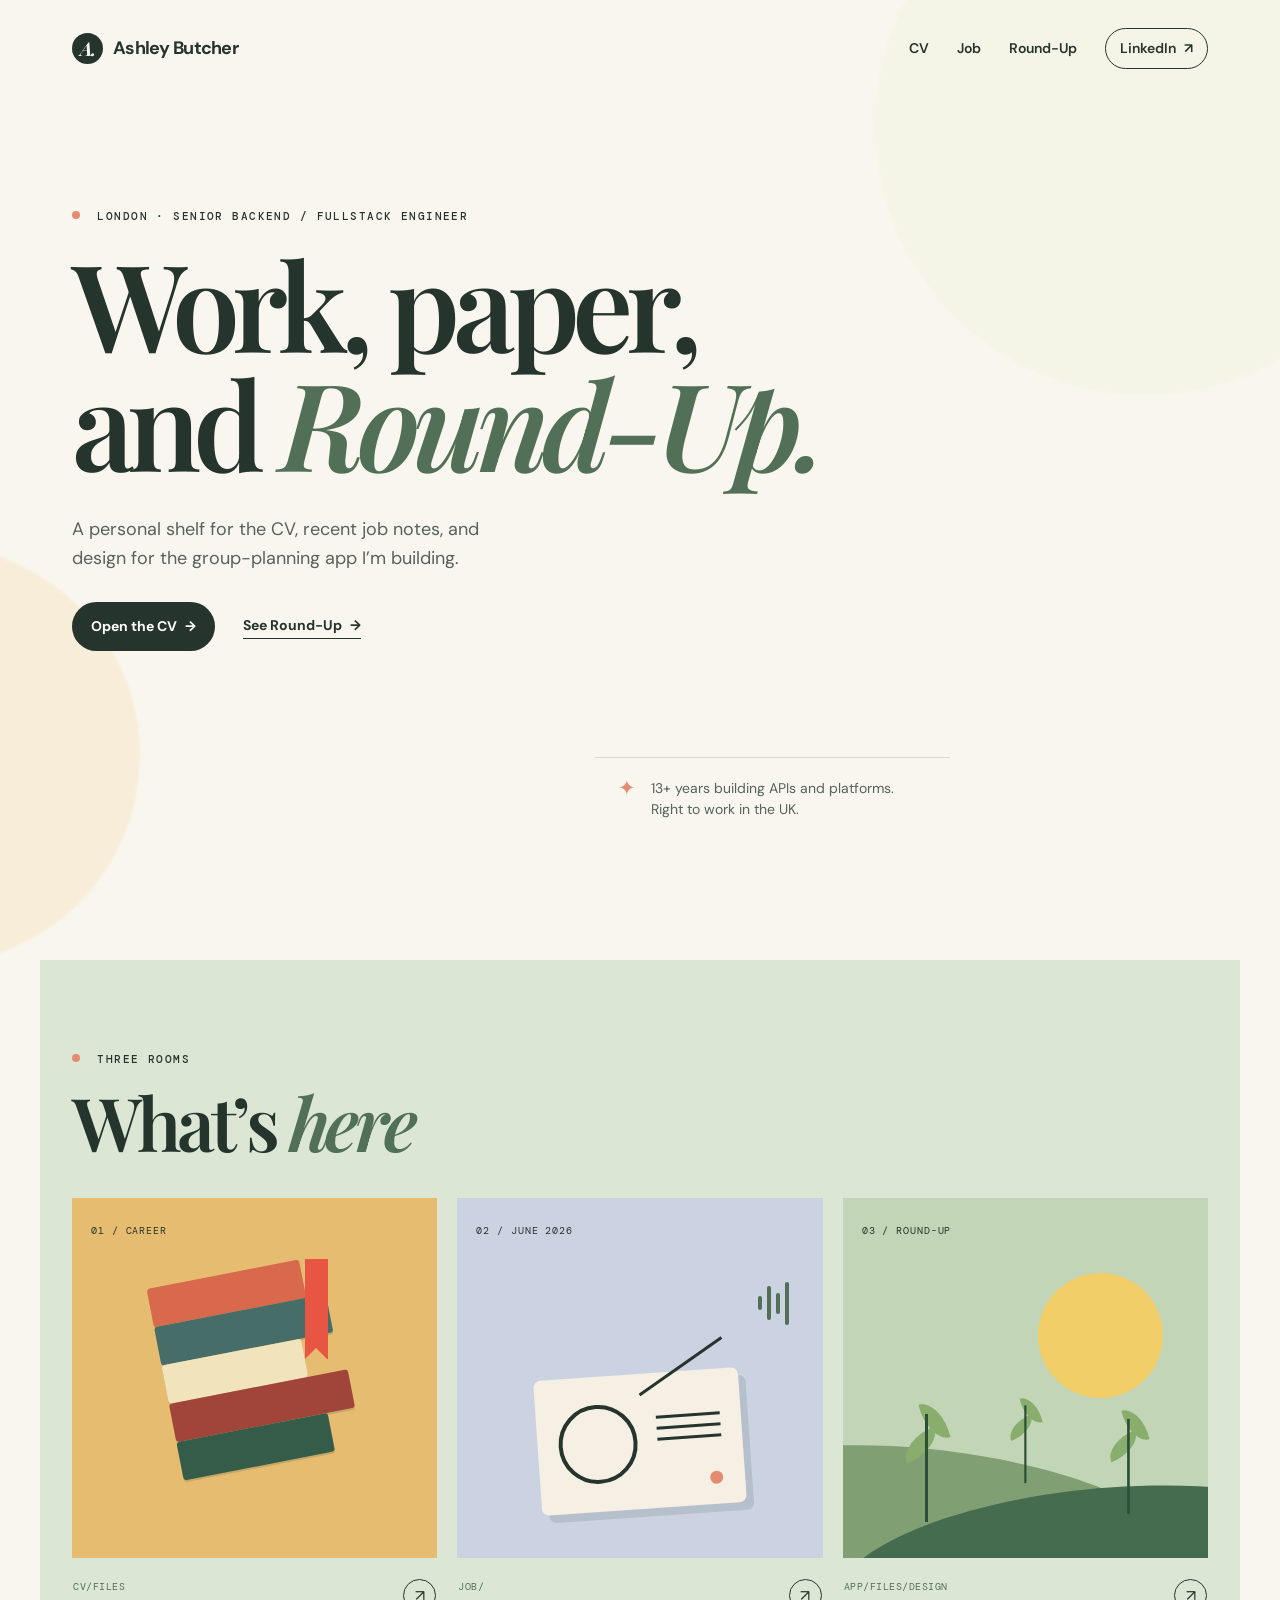
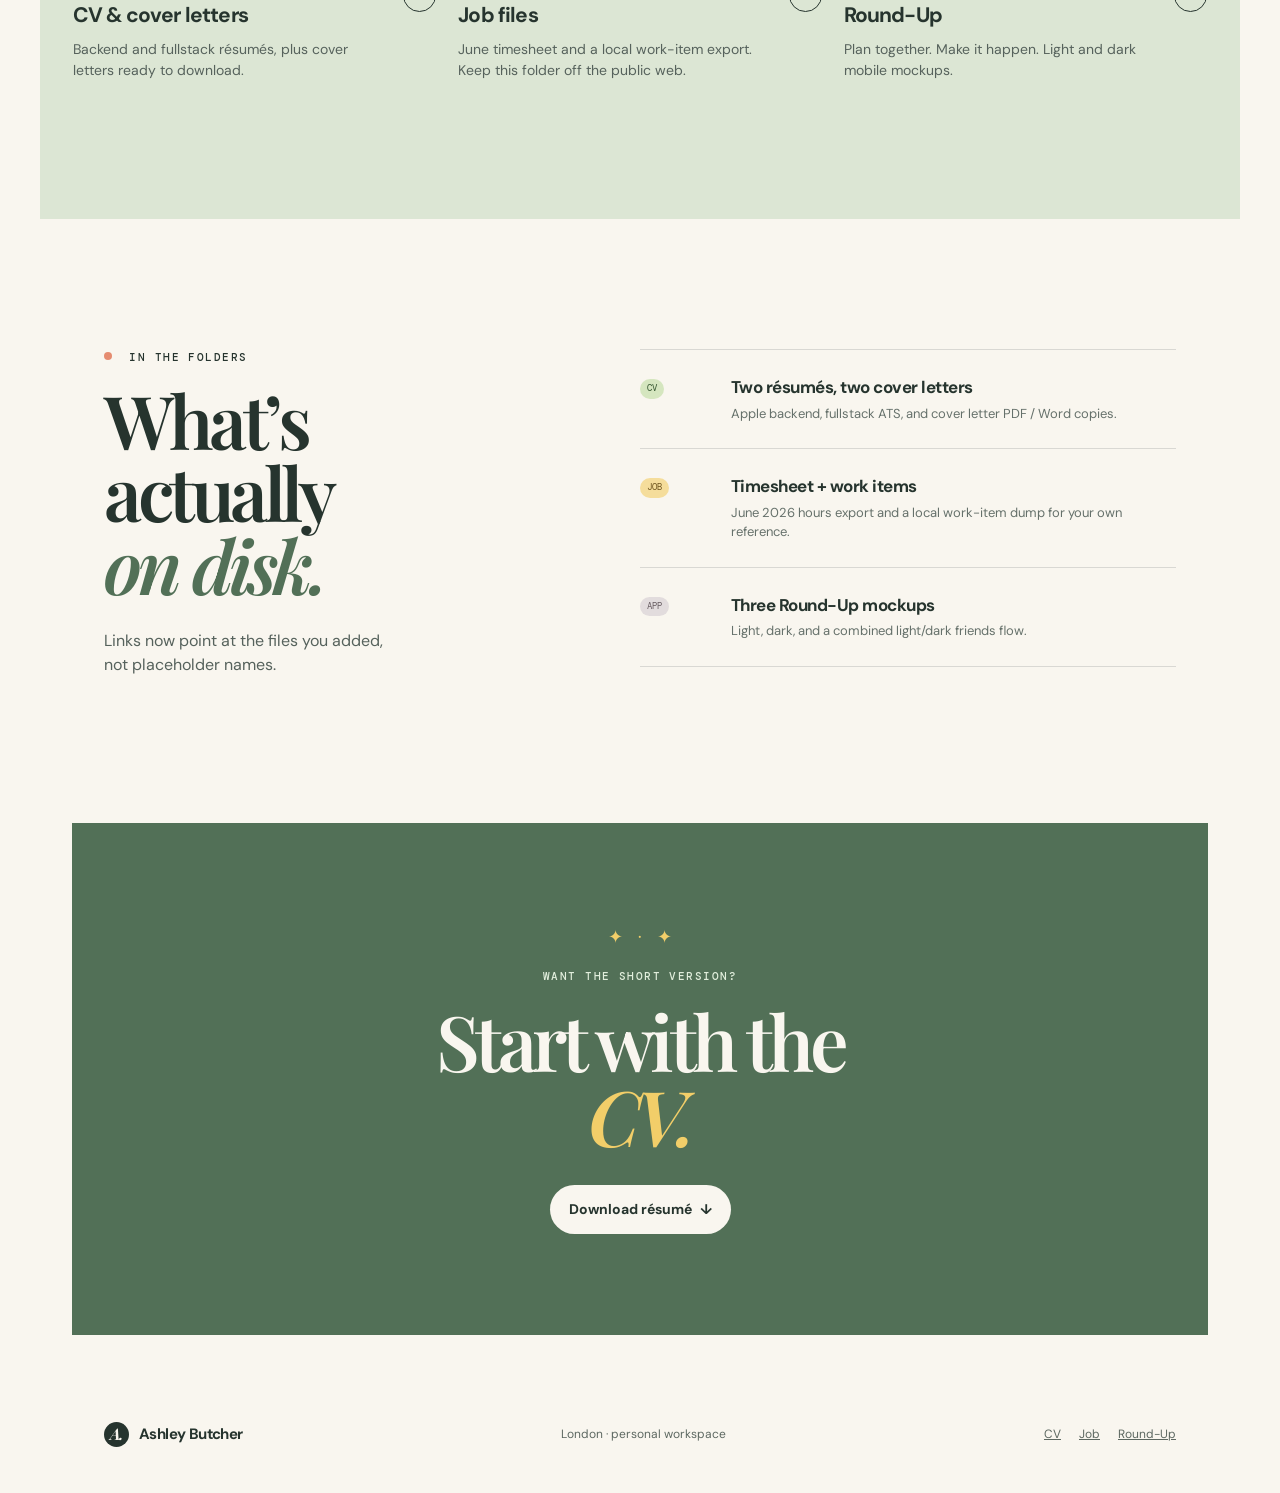
==== index.html @ 27d74bee "Personal site" ====
<!doctype html>
<html lang="en">
  <head>
    <meta charset="UTF-8" />
    <meta name="viewport" content="width=device-width, initial-scale=1.0" />
    <meta name="description" content="Ashley Butcher — CV, job notes, and Round-Up app materials." />
    <title>Ashley Butcher — CV, work, and Round-Up</title>
    <link
      rel="icon"
      href="data:image/svg+xml,%3Csvg xmlns='http://www.w3.org/2000/svg' viewBox='0 0 64 64'%3E%3Ccircle cx='32' cy='32' r='32' fill='%2326342e'/%3E%3Ctext x='32' y='43' text-anchor='middle' font-size='38' font-family='serif' font-style='italic' fill='%23f9f6ef'%3EA%3C/text%3E%3C/svg%3E"
    />
    <link rel="preconnect" href="https://fonts.googleapis.com" />
    <link rel="preconnect" href="https://fonts.gstatic.com" crossorigin />
    <link
      href="https://fonts.googleapis.com/css2?family=DM+Mono:wght@400;500&family=DM+Sans:opsz,wght@9..40,400;9..40,500;9..40,600;9..40,700&family=Playfair+Display:ital,wght@0,600;0,700;1,600&display=swap"
      rel="stylesheet"
    />
    <link rel="stylesheet" href="styles.css" />
  </head>
  <body>
    <div class="page-glow glow-one"></div>
    <div class="page-glow glow-two"></div>

    <header class="site-header">
      <a class="brand" href="index.html" aria-label="Home">
        <span class="brand-mark">A.</span>
        <span>Ashley Butcher</span>
      </a>
      <nav aria-label="Main navigation">
        <a href="cv/">CV</a>
        <a href="job/">Job</a>
        <a href="app/">Round-Up</a>
        <a class="nav-button" href="https://www.linkedin.com/in/ashleybutcher989">LinkedIn <span>↗</span></a>
      </nav>
    </header>

    <main>
      <section class="hero" id="about">
        <p class="eyebrow"><span></span> London · Senior backend / fullstack engineer</p>
        <h1>Work, paper,<br />and <em>Round-Up.</em></h1>
        <p class="hero-copy">
          A personal shelf for the CV, recent job notes, and design for the
          group-planning app I’m building.
        </p>
        <div class="hero-actions">
          <a class="button button-primary" href="cv/">Open the CV <span>→</span></a>
          <a class="text-link" href="app/">See Round-Up <span>→</span></a>
        </div>

        <div class="hero-note">
          <div class="mini-sun" aria-hidden="true">✦</div>
          <p>13+ years building APIs and platforms.<br />Right to work in the UK.</p>
        </div>
      </section>

      <section class="featured-work" id="spaces" aria-labelledby="spaces-title">
        <div class="section-heading">
          <div>
            <p class="eyebrow"><span></span> Three rooms</p>
            <h2 id="spaces-title">What’s <em>here</em></h2>
          </div>
        </div>

        <div class="project-grid">
          <article class="project-card">
            <a class="space-link" href="cv/">
              <div class="project-art art-library">
                <span class="art-label">01 / Career</span>
                <div class="book-stack">
                  <span></span><span></span><span></span><span></span><span></span>
                </div>
                <div class="bookmark"></div>
              </div>
              <div class="project-info">
                <div>
                  <p class="project-type">cv/files</p>
                  <h3>CV &amp; cover letters</h3>
                  <p>Backend and fullstack résumés, plus cover letters ready to download.</p>
                </div>
                <span class="circle-link" aria-hidden="true">↗</span>
              </div>
            </a>
          </article>

          <article class="project-card">
            <a class="space-link" href="job/">
              <div class="project-art art-radio">
                <span class="art-label">02 / June 2026</span>
                <div class="radio">
                  <div class="radio-dial"></div>
                  <div class="radio-lines"><i></i><i></i><i></i></div>
                  <div class="radio-knob"></div>
                </div>
                <div class="music-lines"><i></i><i></i><i></i><i></i></div>
              </div>
              <div class="project-info">
                <div>
                  <p class="project-type">job/</p>
                  <h3>Job files</h3>
                  <p>June timesheet and a local work-item export. Keep this folder off the public web.</p>
                </div>
                <span class="circle-link" aria-hidden="true">↗</span>
              </div>
            </a>
          </article>

          <article class="project-card">
            <a class="space-link" href="app/">
              <div class="project-art art-garden">
                <span class="art-label">03 / Round-Up</span>
                <div class="sun"></div>
                <div class="hill hill-back"></div>
                <div class="hill hill-front"></div>
                <div class="plant plant-one"><i></i><i></i><b></b></div>
                <div class="plant plant-two"><i></i><i></i><b></b></div>
                <div class="plant plant-three"><i></i><i></i><b></b></div>
              </div>
              <div class="project-info">
                <div>
                  <p class="project-type">app/files/design</p>
                  <h3>Round-Up</h3>
                  <p>Plan together. Make it happen. Light and dark mobile mockups.</p>
                </div>
                <span class="circle-link" aria-hidden="true">↗</span>
              </div>
            </a>
          </article>
        </div>
      </section>

      <section class="now-section" id="how">
        <div class="now-intro">
          <p class="eyebrow"><span></span> In the folders</p>
          <h2>What’s actually<br /><em>on disk.</em></h2>
          <p>Links now point at the files you added, not placeholder names.</p>
        </div>
        <div class="now-list">
          <article class="now-item">
            <span class="status status-active">cv</span>
            <div>
              <h3>Two résumés, two cover letters</h3>
              <p>Apple backend, fullstack ATS, and cover letter PDF / Word copies.</p>
            </div>
          </article>
          <article class="now-item">
            <span class="status status-note">job</span>
            <div>
              <h3>Timesheet + work items</h3>
              <p>June 2026 hours export and a local work-item dump for your own reference.</p>
            </div>
          </article>
          <article class="now-item">
            <span class="status status-rest">app</span>
            <div>
              <h3>Three Round-Up mockups</h3>
              <p>Light, dark, and a combined light/dark friends flow.</p>
            </div>
          </article>
        </div>
      </section>

      <section class="closing">
        <div class="sparkles" aria-hidden="true">✦ &nbsp; · &nbsp; ✦</div>
        <p class="eyebrow">Want the short version?</p>
        <h2>Start with the<br /><em>CV.</em></h2>
        <a class="button button-light" href="cv/files/Ashley_Butcher_Apple_Backend_Engineer.docx">Download résumé <span>↓</span></a>
      </section>
    </main>

    <footer>
      <a class="brand" href="index.html"><span class="brand-mark">A.</span><span>Ashley Butcher</span></a>
      <p>London · personal workspace</p>
      <div class="footer-links">
        <a href="cv/">CV</a>
        <a href="job/">Job</a>
        <a href="app/">Round-Up</a>
      </div>
    </footer>
  </body>
</html>
---- styles.css ----
:root {
  --ink: #26342e;
  --paper: #f9f6ef;
  --sage: #dce6d4;
  --moss: #527057;
  --clay: #e58c70;
  --butter: #f2ce69;
  --line: rgba(38, 52, 46, 0.15);
}

* { box-sizing: border-box; }
html { scroll-behavior: smooth; }
body {
  margin: 0; color: var(--ink); background: var(--paper);
  font-family: "DM Sans", sans-serif; font-size: 16px; line-height: 1.5;
  overflow-x: hidden;
}
a { color: inherit; text-decoration: none; }
.page-glow { position: absolute; z-index: -1; border-radius: 50%; filter: blur(1px); opacity: .45; }
.glow-one { width: 540px; height: 540px; background: #eef3df; top: -145px; right: -135px; }
.glow-two { width: 420px; height: 420px; background: #f7e4bd; top: 545px; left: -280px; }
.site-header, main, footer { max-width: 1200px; margin: auto; }
.site-header {
  height: 96px; padding: 0 32px; display: flex; align-items: center; justify-content: space-between;
}
.brand { display: inline-flex; gap: 10px; align-items: center; font-weight: 700; letter-spacing: -.04em; font-size: 18px; }
.brand-mark {
  display: grid; place-items: center; width: 31px; height: 31px; background: var(--ink); color: var(--paper);
  border-radius: 50%; font-family: "Playfair Display", serif; font-size: 19px; font-style: italic;
}
nav { display: flex; align-items: center; gap: 28px; font-size: 14px; font-weight: 600; }
nav > a:not(.nav-button) { transition: color .2s ease; }
nav > a:not(.nav-button):hover { color: var(--moss); }
.nav-button { border: 1px solid var(--ink); padding: 9px 14px; border-radius: 100px; transition: background .2s, color .2s; }
.nav-button:hover { background: var(--ink); color: var(--paper); }
.nav-button span, .button span, .text-link span { display: inline-block; margin-left: 5px; }
nav a[aria-current="page"] { color: var(--moss); }
code { font-family: "DM Mono", monospace; font-size: 0.86em; background: rgba(38, 52, 46, 0.06); padding: 0.1em 0.35em; border-radius: 4px; }
.space-link { display: block; }
.space-link:hover .circle-link { color: white; background: var(--ink); }

.hero { padding: 112px 32px 140px; max-width: 1110px; }
.eyebrow { margin: 0 0 18px; text-transform: uppercase; letter-spacing: .13em; font-family: "DM Mono", monospace; font-size: 11px; font-weight: 500; }
.eyebrow span { display: inline-block; width: 8px; height: 8px; margin: 0 9px 1px 0; background: var(--clay); border-radius: 50%; }
h1, h2 { margin: 0; font-family: "Playfair Display", Georgia, serif; letter-spacing: -.06em; font-weight: 600; line-height: .98; }
h1 { font-size: clamp(60px, 9.5vw, 126px); max-width: 900px; }
h1 em, h2 em { color: var(--moss); font-weight: 600; }
.hero-copy { width: min(430px, 100%); margin: 34px 0 30px; color: #56625c; font-size: 18px; line-height: 1.6; }
.hero-actions { display: flex; align-items: center; gap: 28px; }
.button { display: inline-block; padding: 14px 19px; border-radius: 100px; font-weight: 700; font-size: 14px; transition: transform .2s, background .2s; }
.button:hover { transform: translateY(-2px); }
.button-primary { background: var(--ink); color: white; }
.button-primary:hover { background: var(--moss); }
.text-link { font-weight: 700; font-size: 14px; border-bottom: 1px solid currentColor; padding-bottom: 2px; }
.hero-note {
  margin: 106px 0 0 50%; width: min(355px, 48%); padding: 20px 0 0 23px; border-top: 1px solid var(--line);
  display: flex; gap: 15px; align-items: flex-start; color: #56625c; font-size: 14px;
}
.hero-note p { margin: 0; }.hero-note strong { color: var(--ink); }
.mini-sun { color: var(--clay); font-size: 21px; line-height: 1; }

.featured-work { padding: 91px 32px 110px; background: var(--sage); max-width: none; }
.section-heading, .project-grid, .now-section, .closing, footer { max-width: 1136px; margin-right: auto; margin-left: auto; }
.section-heading { display: flex; justify-content: space-between; align-items: flex-end; margin-bottom: 40px; }
h2 { font-size: clamp(45px, 6vw, 74px); }
.all-projects { margin-bottom: 8px; }
.project-grid { display: grid; grid-template-columns: repeat(3, 1fr); gap: 20px; }
.project-card { min-width: 0; }
.project-art { height: 360px; position: relative; overflow: hidden; padding: 19px; }
.art-label { position: relative; z-index: 3; font-family: "DM Mono", monospace; font-size: 10px; letter-spacing: .09em; text-transform: uppercase; }
.art-garden { background: #c2d5b6; }
.sun { position: absolute; width: 125px; height: 125px; border-radius: 50%; background: var(--butter); top: 75px; right: 45px; }
.hill { position: absolute; width: 150%; border-radius: 50%; }
.hill-back { height: 195px; bottom: -87px; left: -50%; background: #80a074; transform: rotate(7deg); }
.hill-front { height: 190px; bottom: -120px; left: -3%; background: #466c50; transform: rotate(-5deg); }
.plant { position: absolute; z-index: 2; bottom: 36px; width: 58px; height: 135px; }
.plant b { position: absolute; bottom: 0; left: 28px; height: 108px; border-left: 3px solid #294f37; }
.plant i { position: absolute; background: #88ad6d; width: 39px; height: 24px; border-radius: 100% 0 100% 0; }
.plant i:first-child { bottom: 65px; left: 4px; transform: rotate(-22deg); }.plant i:nth-child(2) { bottom: 89px; right: 1px; transform: rotate(77deg); }
.plant-one { left: 15%; }.plant-two { left: 42%; bottom: 56px; transform: scale(.72); }.plant-three { right: 14%; transform: scale(.88); }
.art-library { background: #e6bd70; }.book-stack { position: absolute; width: 180px; height: 210px; left: 50%; top: 72px; transform: translateX(-50%) rotate(-11deg); }
.book-stack span { position: absolute; left: 0; width: 100%; height: 39px; border-radius: 3px; box-shadow: 0 2px 0 rgba(38,52,46,.16); }
.book-stack span:nth-child(1) { top: 0; width: 155px; background: #d9694c; }.book-stack span:nth-child(2) { top: 39px; width: 175px; background: #476d68; }.book-stack span:nth-child(3) { top: 78px; width: 142px; background: #f1e4bd; }.book-stack span:nth-child(4) { top: 117px; width: 182px; background: #a14439; }.book-stack span:nth-child(5) { top: 156px; width: 154px; background: #355c48; }
.bookmark { position: absolute; z-index: 2; width: 23px; height: 100px; background: #e95543; top: 61px; right: 30%; }
.bookmark:after { content:""; position:absolute; bottom:0; border: 11px solid transparent; border-bottom-color: #e6bd70; }
.art-radio { background: #cbd2e2; }.radio { position: absolute; width: 205px; height: 135px; background: #f5efe4; bottom: 49px; left: 50%; transform: translateX(-50%) rotate(-4deg); border-radius: 7px; box-shadow: 7px 8px 0 rgba(38,52,46,.12); }
.radio:before { content:""; position:absolute; width: 100px; border-top: 3px solid var(--ink); top: -32px; right: 14px; transform: rotate(-31deg); transform-origin: right; }
.radio-dial { position:absolute; width: 79px; height: 79px; border: 4px solid var(--ink); border-radius:50%; left: 21px; top: 28px; }.radio-lines { position:absolute; top:35px; right:21px; width:64px; }.radio-lines i { display:block; height:3px; background:var(--ink); margin:8px 0; }.radio-knob { width: 13px; height:13px; border-radius:50%; background:var(--clay); position:absolute; right:22px; bottom:20px; }
.music-lines { position:absolute; top:80px; right:34px; display:flex; gap:5px; align-items:center; height:50px; }.music-lines i { width:4px; background:var(--moss); border-radius:3px; }.music-lines i:nth-child(1){height:14px}.music-lines i:nth-child(2){height:34px}.music-lines i:nth-child(3){height:21px}.music-lines i:nth-child(4){height:43px}
.project-info { min-height: 151px; padding: 21px 1px 0; display: flex; gap: 15px; justify-content: space-between; }
.project-type { margin: 0 0 6px; color: var(--moss); font-family: "DM Mono", monospace; text-transform: uppercase; font-size: 10px; letter-spacing: .05em; }
.project-info h3 { margin: 0; font-size: 21px; letter-spacing: -.04em; }.project-info > div > p:last-child { margin: 7px 0; color: #56625c; font-size: 14px; }
.circle-link { flex: 0 0 33px; display: grid; place-items: center; border: 1px solid var(--ink); border-radius: 50%; height: 33px; transition: color .2s, background .2s; }.circle-link:hover { color: white; background: var(--ink); }

.now-section { padding: 130px 32px; display: grid; grid-template-columns: .95fr 1.25fr; gap: 12%; }
.now-intro > p:last-child { max-width: 300px; color:#56625c; margin-top: 28px; }
.now-list { border-top: 1px solid var(--line); }
.now-item { display: grid; grid-template-columns: 78px 1fr 20px; align-items: center; gap: 13px; padding: 25px 0; border-bottom: 1px solid var(--line); }
.status { align-self: start; margin-top: 4px; width: fit-content; padding: 3px 7px; border-radius: 20px; font-family: "DM Mono", monospace; font-size: 9px; text-transform: uppercase; }
.status-active { background:#d5e6bf; color:#355630; }.status-note { background:#f5dd9b; color:#705720; }.status-rest { background:#e2dcdd; color:#665b60; }
.now-item h3 { margin: 0; font-size: 17px; letter-spacing: -.03em; }.now-item p { margin: 3px 0 0; color:#66716b; font-size: 13px; }.item-arrow { font-size: 19px; }
.closing { margin: 0 auto 60px; padding: 101px 32px; text-align: center; background: var(--moss); color: #f9f6ef; }
.closing .eyebrow { color: #e1eedc; }.sparkles { color: var(--butter); font-size: 18px; margin-bottom: 17px; }.closing h2 { font-size: clamp(48px, 6vw, 78px); margin-bottom: 32px; }.closing h2 em { color: var(--butter); }.button-light { background: var(--paper); color: var(--ink); }
footer { padding: 18px 32px 38px; display:flex; align-items:center; justify-content:space-between; color:#5d6861; font-size: 12px; } footer .brand { color:var(--ink); font-size:15px; } footer .brand-mark { width:25px; height:25px; font-size:16px; }.footer-links { display:flex; gap:18px; text-decoration: underline; }

.page-hero { padding: 72px 32px 48px; max-width: 1110px; }
.page-hero h1 { font-size: clamp(48px, 8vw, 92px); }
.cv-layout {
  display: grid; grid-template-columns: 280px 1fr; gap: 72px;
  padding: 20px 32px 100px; max-width: 1136px; margin: 0 auto;
}
.cv-kicker {
  margin: 36px 0 12px; font-family: "DM Mono", monospace; font-size: 11px;
  letter-spacing: .13em; text-transform: uppercase; font-weight: 500; color: var(--moss);
}
.cv-side .cv-kicker:first-child, .cv-main .cv-kicker:first-child { margin-top: 0; }
.cv-side p, .cv-role p { color: #56625c; }
.plain-list { margin: 0; padding: 0 0 0 18px; color: #56625c; }
.cv-role { padding: 0 0 28px; border-bottom: 1px solid var(--line); margin-bottom: 28px; }
.cv-role h3 { margin: 0 0 8px; font-size: 22px; letter-spacing: -.03em; }
.notice {
  max-width: 1136px; margin: 0 auto 36px; padding: 20px 24px;
  background: #f7e4bd; border-radius: 12px;
}
.notice p { margin: 0; color: #56625c; }
.file-board {
  display: grid; grid-template-columns: repeat(2, 1fr); gap: 20px;
  max-width: 1136px; margin: 0 auto 100px; padding: 0 32px;
}
.file-card {
  padding: 28px; background: white; border: 1px solid var(--line); min-height: 180px;
}
.file-card h3 { margin: 0 0 8px; font-size: 22px; letter-spacing: -.03em; }
.file-card p { margin: 0 0 10px; color: #56625c; }
.file-hint { font-size: 13px; }
.downloads a.file-card, a.file-card { display: block; transition: transform .2s ease; }
a.file-card:hover { transform: translateY(-2px); }
.gallery {
  max-width: 1136px; margin: 0 auto 100px; padding: 0 32px;
  display: grid; grid-template-columns: 1fr 1fr; gap: 20px;
}
.gallery figure { margin: 0; }
.gallery img { width: 100%; display: block; background: #1a1a1a; }
.gallery figcaption { margin-top: 10px; font-size: 13px; color: #56625c; }
.gallery-wide { grid-column: 1 / -1; }
.data-section { max-width: 1136px; margin: 0 auto 72px; padding: 0 32px; }
.data-section h2 { font-size: clamp(32px, 4vw, 48px); margin-bottom: 12px; }
.section-lead { color: #56625c; margin: 0 0 18px; }
.table-wrap { overflow-x: auto; border: 1px solid var(--line); background: white; }
.data-table { width: 100%; border-collapse: collapse; font-size: 14px; }
.data-table th { text-align: left; font-family: "DM Mono", monospace; font-size: 10px; letter-spacing: .08em; text-transform: uppercase; padding: 12px 14px; border-bottom: 1px solid var(--line); }
.data-table td { padding: 12px 14px; border-bottom: 1px solid var(--line); vertical-align: top; }
.data-table tr:last-child td { border-bottom: 0; }

@media (max-width: 700px) {
  .site-header { height: auto; min-height: 76px; padding: 16px 20px; flex-wrap: wrap; gap: 12px; }
  nav { gap: 16px; flex-wrap: wrap; }
  .hero { padding: 77px 20px 85px; }.hero-copy { font-size:16px; }.hero-note { margin-top: 75px; margin-left: 0; width: 100%; max-width:355px; }.featured-work { padding: 66px 20px 74px; }.section-heading { display:block; margin-bottom:28px; }.all-projects { display:inline-block; margin-top:25px; }.project-grid { grid-template-columns:1fr; gap:22px; }.project-art { height:300px; }.project-info { min-height:0; padding-bottom: 5px; }.now-section { padding:80px 20px; display:block; }.now-list { margin-top:44px; }.now-item { grid-template-columns:70px 1fr 16px; }.closing { margin-bottom:25px; padding:78px 20px; } footer { padding:18px 20px 30px; display:block; } footer > p { margin:18px 0; }.footer-links { gap:14px; }.glow-one { right:-330px; }.glow-two { display:none; }
  .page-hero { padding: 48px 20px 32px; }
  .cv-layout { grid-template-columns: 1fr; gap: 36px; padding: 0 20px 72px; }
  .file-board { grid-template-columns: 1fr; padding: 0 20px 72px; }
  .notice { margin-left: 20px; margin-right: 20px; }
  .gallery { grid-template-columns: 1fr; padding: 0 20px 72px; }
  .data-section { padding: 0 20px 56px; }
}
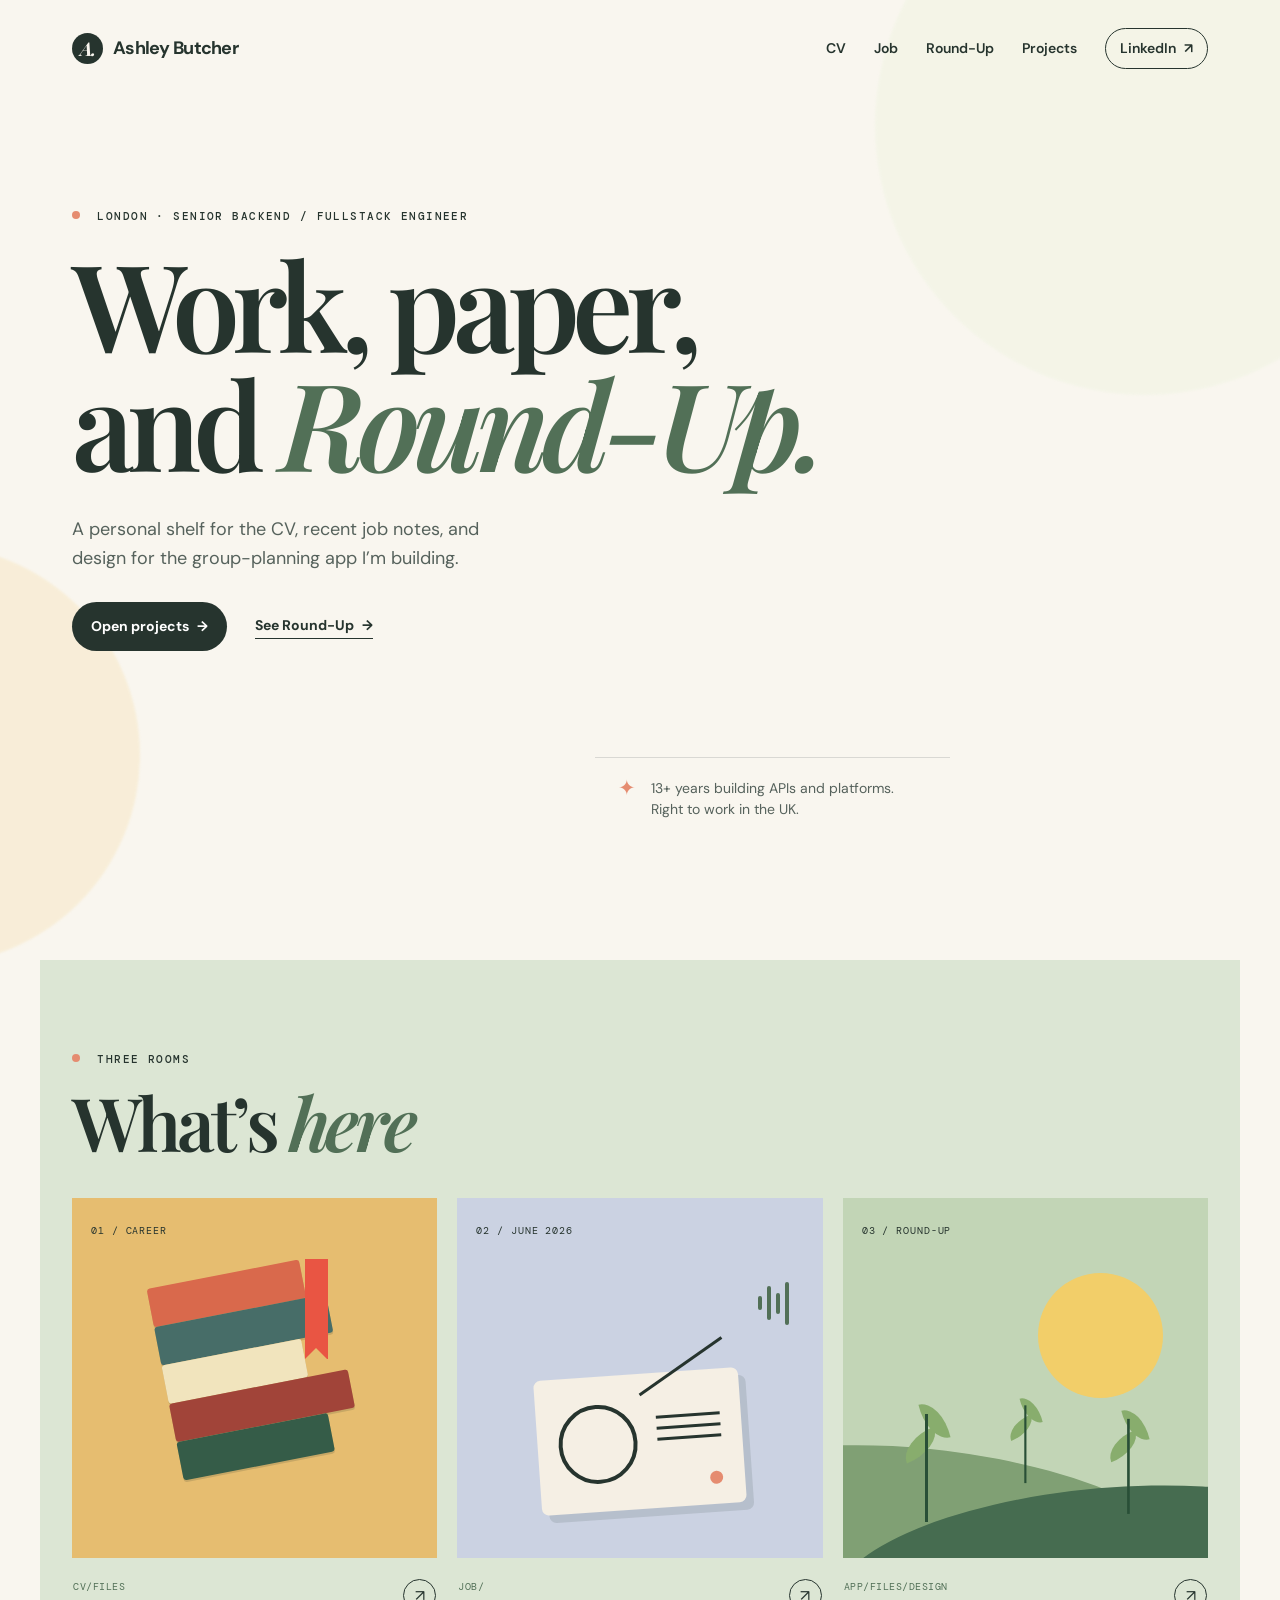
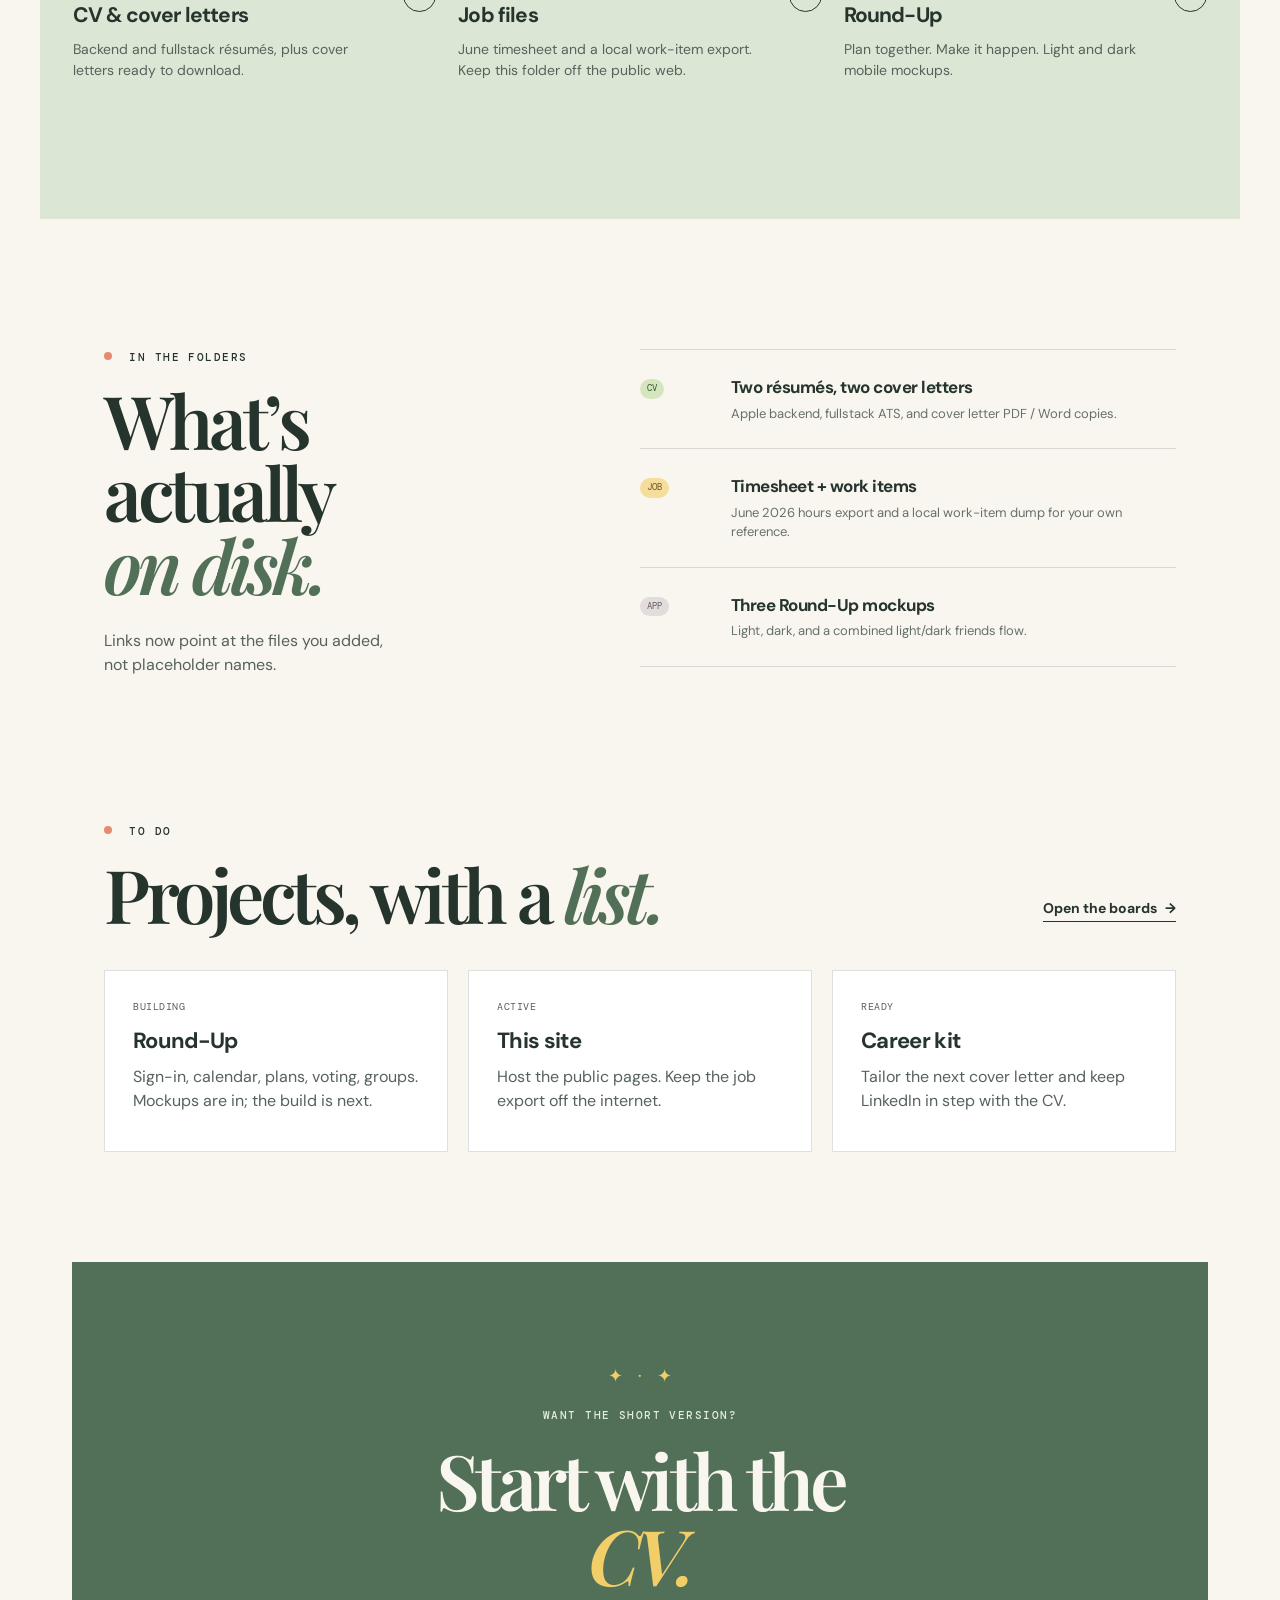
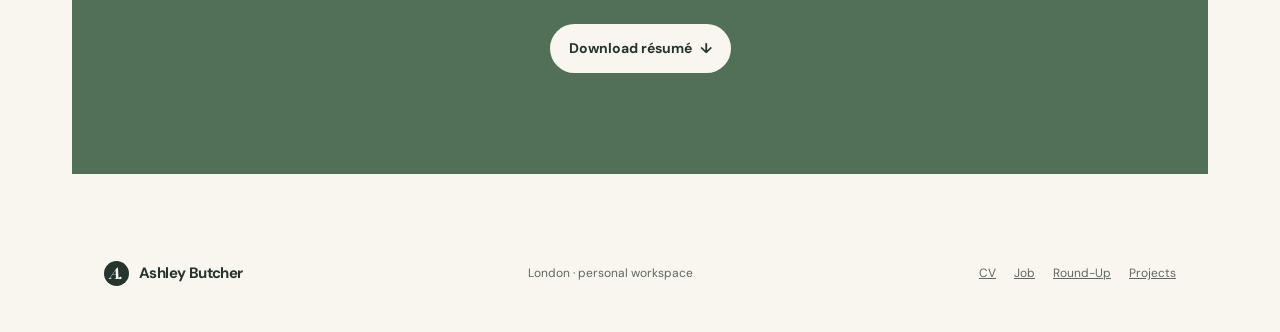
==== commit 507ed8d6: "Add netlify.toml for static deploy and projects page Netlify was configured in the UI to run 'bun ru" ====
--- a/index.html
+++ b/index.html
@@ -30,6 +30,7 @@
         <a href="cv/">CV</a>
         <a href="job/">Job</a>
         <a href="app/">Round-Up</a>
+        <a href="projects/">Projects</a>
         <a class="nav-button" href="https://www.linkedin.com/in/ashleybutcher989">LinkedIn <span>↗</span></a>
       </nav>
     </header>
@@ -43,7 +44,7 @@
           group-planning app I’m building.
         </p>
         <div class="hero-actions">
-          <a class="button button-primary" href="cv/">Open the CV <span>→</span></a>
+          <a class="button button-primary" href="projects/">Open projects <span>→</span></a>
           <a class="text-link" href="app/">See Round-Up <span>→</span></a>
         </div>
 
@@ -159,6 +160,33 @@
         </div>
       </section>
 
+      <section class="home-todos" id="projects">
+        <div class="section-heading">
+          <div>
+            <p class="eyebrow"><span></span> To do</p>
+            <h2>Projects, with a <em>list.</em></h2>
+          </div>
+          <a class="text-link all-projects" href="projects/">Open the boards <span>→</span></a>
+        </div>
+        <div class="file-board">
+          <a class="file-card" href="projects/#roundup">
+            <p class="project-type">Building</p>
+            <h3>Round-Up</h3>
+            <p>Sign-in, calendar, plans, voting, groups. Mockups are in; the build is next.</p>
+          </a>
+          <a class="file-card" href="projects/#site">
+            <p class="project-type">Active</p>
+            <h3>This site</h3>
+            <p>Host the public pages. Keep the job export off the internet.</p>
+          </a>
+          <a class="file-card" href="projects/#career">
+            <p class="project-type">Ready</p>
+            <h3>Career kit</h3>
+            <p>Tailor the next cover letter and keep LinkedIn in step with the CV.</p>
+          </a>
+        </div>
+      </section>
+
       <section class="closing">
         <div class="sparkles" aria-hidden="true">✦ &nbsp; · &nbsp; ✦</div>
         <p class="eyebrow">Want the short version?</p>
@@ -174,6 +202,7 @@
         <a href="cv/">CV</a>
         <a href="job/">Job</a>
         <a href="app/">Round-Up</a>
+        <a href="projects/">Projects</a>
       </div>
     </footer>
   </body>
--- a/styles.css
+++ b/styles.css
@@ -152,6 +152,41 @@
 .data-table td { padding: 12px 14px; border-bottom: 1px solid var(--line); vertical-align: top; }
 .data-table tr:last-child td { border-bottom: 0; }
 
+.visually-hidden {
+  position: absolute; width: 1px; height: 1px; padding: 0; margin: -1px;
+  overflow: hidden; clip: rect(0, 0, 0, 0); white-space: nowrap; border: 0;
+}
+.project-boards {
+  max-width: 1136px; margin: 0 auto 100px; padding: 0 32px;
+  display: grid; gap: 28px;
+}
+.todo-board { background: white; border: 1px solid var(--line); padding: 28px; }
+.todo-board-head { display: flex; justify-content: space-between; gap: 24px; align-items: flex-start; margin-bottom: 8px; }
+.todo-board-head h2 { font-size: clamp(32px, 4vw, 44px); margin-bottom: 8px; }
+.todo-board-head p { margin: 0; color: #56625c; }
+.todo-progress { text-align: right; font-family: "DM Mono", monospace; font-size: 12px; }
+.todo-progress span { display: block; margin-bottom: 10px; color: var(--moss); }
+.todo-list { list-style: none; margin: 18px 0 0; padding: 0; }
+.todo-item {
+  display: flex; align-items: center; gap: 8px; padding: 12px 0;
+  border-bottom: 1px solid var(--line);
+}
+.todo-item label { display: flex; align-items: flex-start; gap: 12px; flex: 1; cursor: pointer; }
+.todo-item input { margin-top: 4px; accent-color: var(--moss); width: 16px; height: 16px; }
+.todo-item.is-done span { text-decoration: line-through; color: #8a938d; }
+.todo-remove {
+  border: 0; background: transparent; color: #8a938d; font-size: 22px;
+  line-height: 1; cursor: pointer; padding: 0 6px;
+}
+.todo-add { display: flex; gap: 10px; margin-top: 18px; }
+.todo-add input {
+  flex: 1; border: 1px solid var(--line); background: var(--paper);
+  padding: 12px 14px; font: inherit; border-radius: 100px;
+}
+.todo-add .button { border: 0; cursor: pointer; }
+.home-todos { padding: 0 32px 110px; max-width: 1136px; margin: 0 auto; }
+.home-todos .file-board { padding: 0; margin: 28px 0 0; max-width: none; grid-template-columns: repeat(3, 1fr); }
+
 @media (max-width: 700px) {
   .site-header { height: auto; min-height: 76px; padding: 16px 20px; flex-wrap: wrap; gap: 12px; }
   nav { gap: 16px; flex-wrap: wrap; }
@@ -162,4 +197,10 @@
   .notice { margin-left: 20px; margin-right: 20px; }
   .gallery { grid-template-columns: 1fr; padding: 0 20px 72px; }
   .data-section { padding: 0 20px 56px; }
-}
+  .project-boards { padding: 0 20px 72px; }
+  .todo-board-head { flex-direction: column; }
+  .todo-progress { text-align: left; }
+  .todo-add { flex-direction: column; }
+  .home-todos { padding: 0 20px 72px; }
+  .home-todos .file-board { grid-template-columns: 1fr; }
+}
